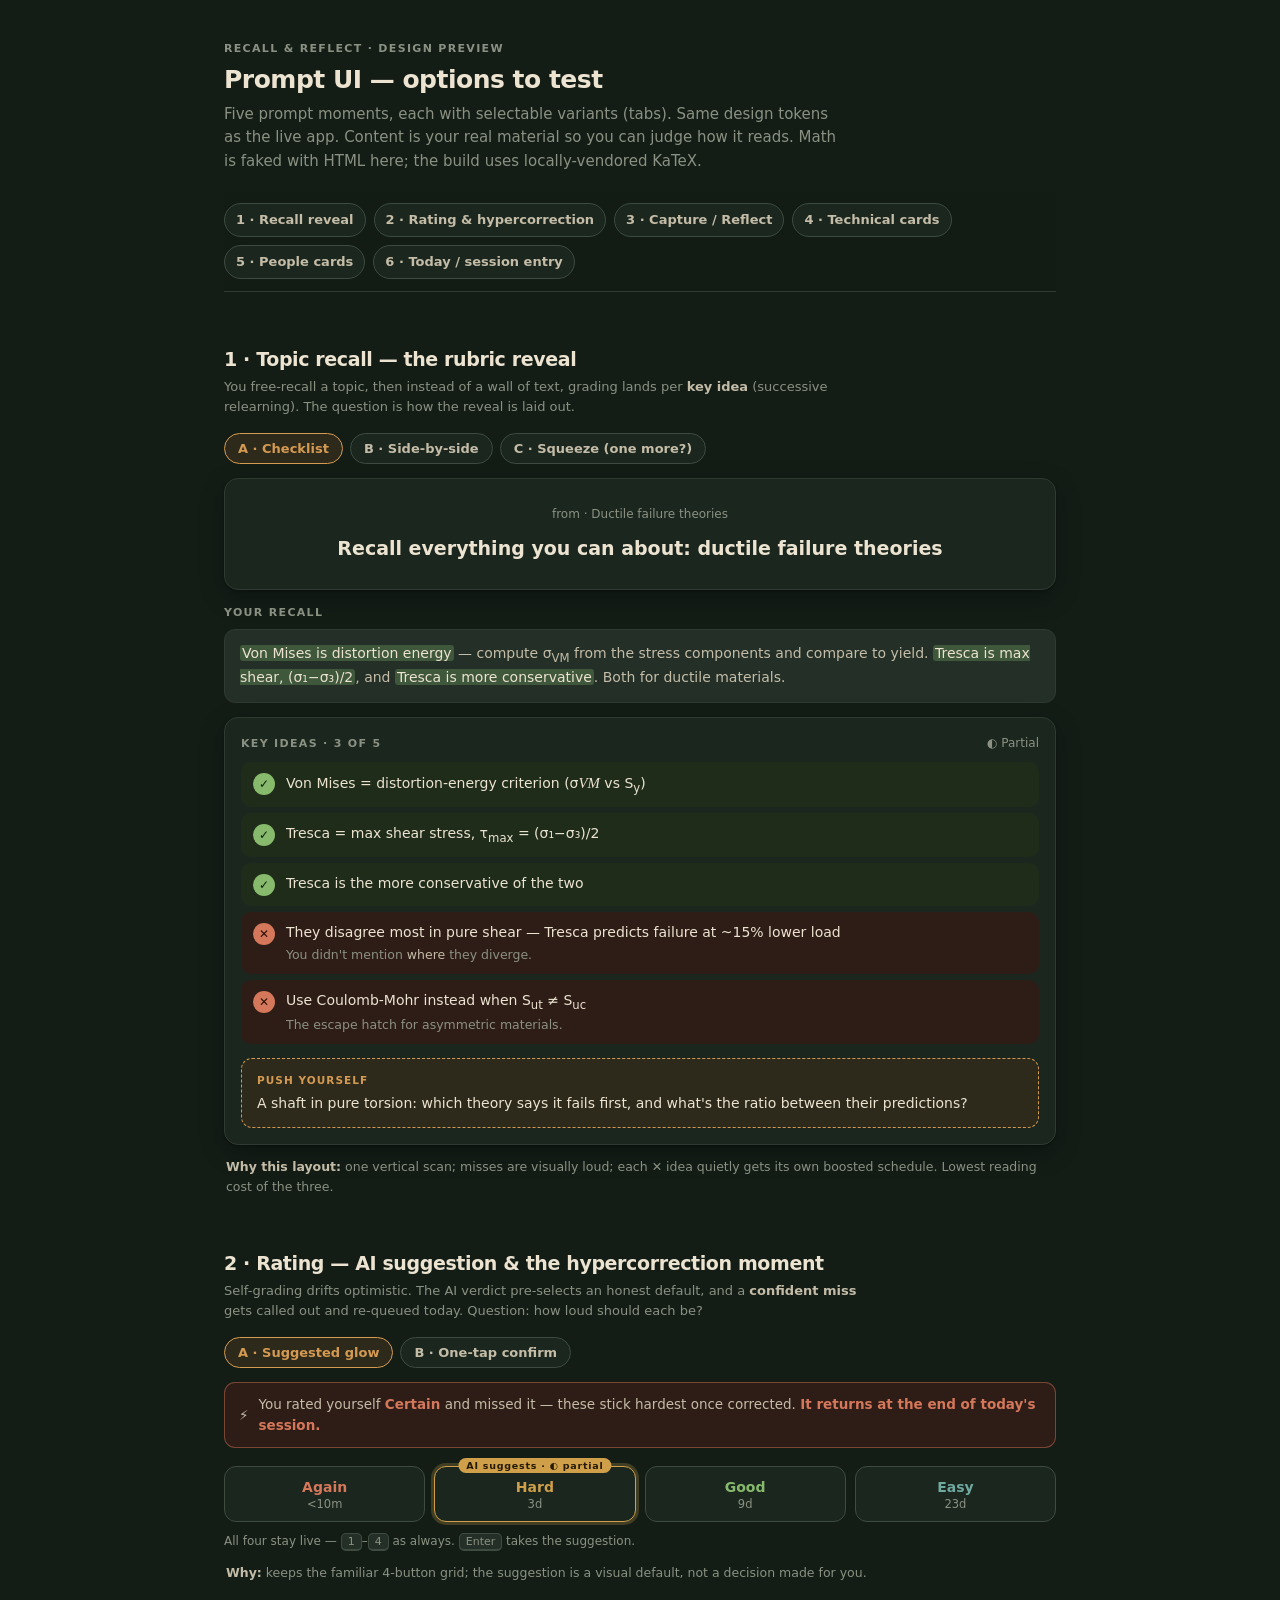
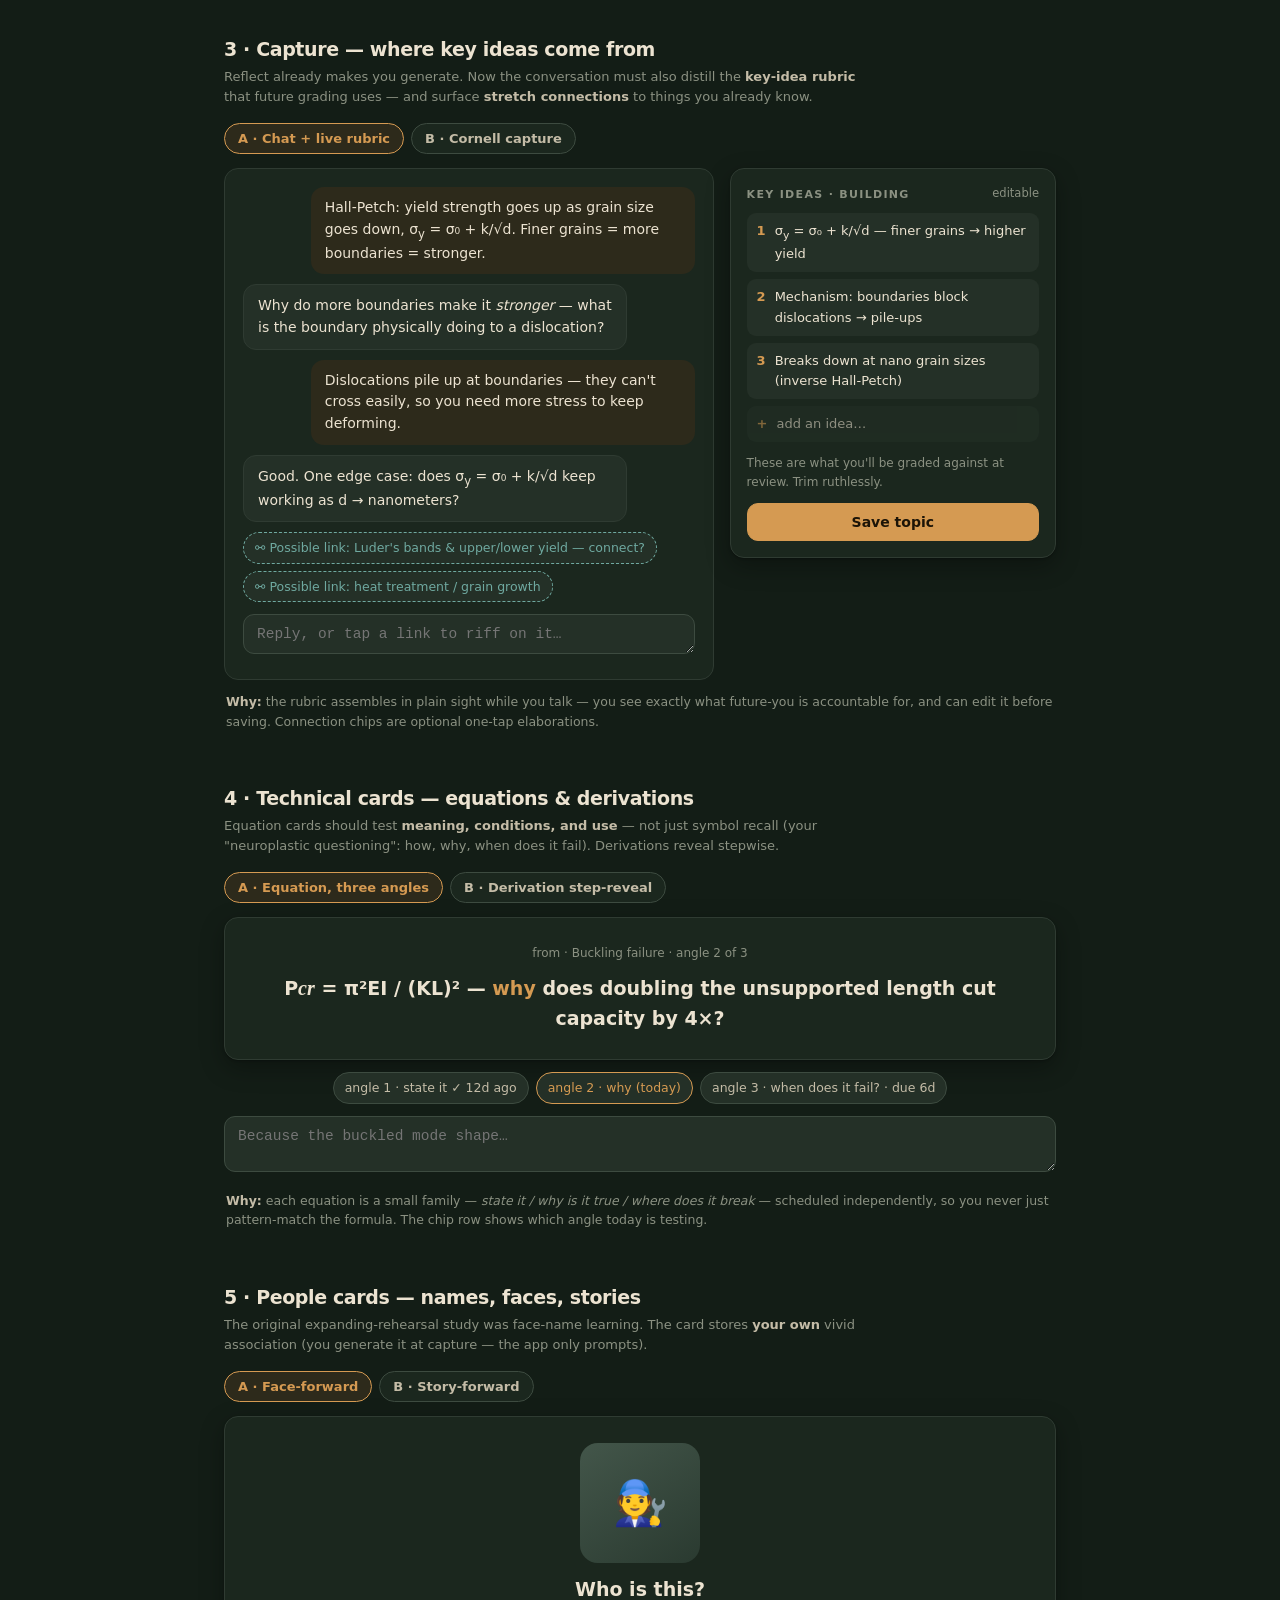
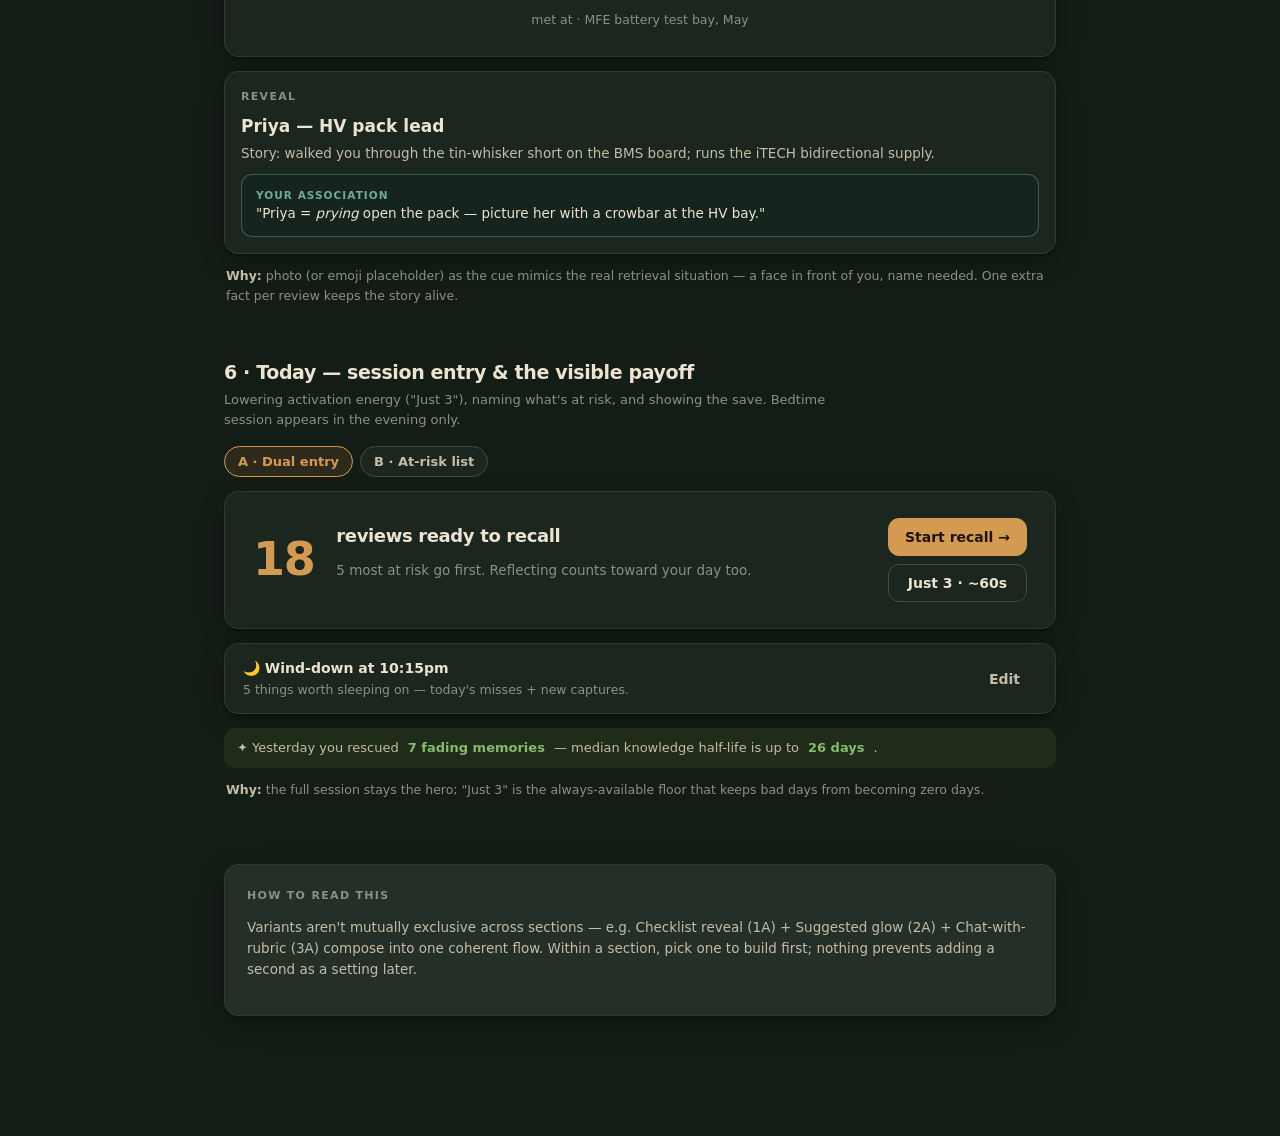
==== docs/mockups/prompt-ui.html @ 4baf8db5 "Add prompt UI mockups with selectable variants; defer mobile/PWA per decision https://claude.ai/code" ====
<!doctype html>
<html lang="en">
<head>
<meta charset="utf-8">
<meta name="viewport" content="width=device-width, initial-scale=1">
<title>Recall &amp; Reflect — Prompt UI mockups</title>
<style>
  :root {
    --accent:#d59a52; --accent-hover:#e4ab63; --accent-weak:#2d2a1b; --accent-text:#1c1407;
    --bg:#131d16; --surface:#1b271e; --surface-2:#243027; --border:#2f3b32; --border-strong:#3d4b40;
    --text:#ece3d1; --text-soft:#c4bca7; --muted:#8b9182;
    --good:#87ba6c; --good-weak:#1f2c1a; --hard:#cf9f49; --hard-weak:#2b2414;
    --again:#d4775a; --again-weak:#2e1d16; --easy:#6fa9a0; --easy-weak:#15241f;
    --radius:14px; --radius-sm:9px;
    --shadow:0 1px 2px rgba(0,0,0,.22), 0 8px 24px rgba(0,0,0,.30);
    --font:"Segoe UI Variable Display","Segoe UI",system-ui,-apple-system,"Inter",sans-serif;
  }
  * { box-sizing:border-box; }
  body { margin:0; font-family:var(--font); background:var(--bg); color:var(--text);
         font-size:15px; line-height:1.55; -webkit-font-smoothing:antialiased; }
  h1,h2,h3 { font-weight:640; letter-spacing:-.02em; margin:0; line-height:1.2; }
  .wrap { max-width:880px; margin:0 auto; padding:40px 24px 120px; }
  .muted { color:var(--muted); } .soft { color:var(--text-soft); }
  .eyebrow { font-size:11px; font-weight:700; letter-spacing:.12em; text-transform:uppercase; color:var(--muted); }
  .card { background:var(--surface); border:1px solid var(--border); border-radius:var(--radius);
          box-shadow:var(--shadow); padding:22px; }
  .row { display:flex; align-items:center; gap:12px; } .spread { justify-content:space-between; }

  /* page chrome */
  .pagehead { margin-bottom:14px; }
  .pagehead h1 { font-size:25px; }
  .pagehead p { color:var(--muted); margin:8px 0 0; max-width:620px; }
  .toc { position:sticky; top:0; z-index:10; background:color-mix(in srgb, var(--bg) 88%, transparent);
         backdrop-filter:blur(8px); padding:12px 0; margin:18px 0 34px; border-bottom:1px solid var(--border);
         display:flex; gap:8px; flex-wrap:wrap; }
  .toc a { color:var(--text-soft); text-decoration:none; font-size:13px; font-weight:560;
           padding:6px 11px; border:1px solid var(--border-strong); border-radius:99px; background:var(--surface); }
  .toc a:hover { color:var(--accent); border-color:var(--accent); }

  section { margin:56px 0; }
  .sec-head h2 { font-size:19px; }
  .sec-head .why { font-size:13px; color:var(--muted); margin:6px 0 0; max-width:640px; }
  .why b { color:var(--text-soft); font-weight:600; }

  /* variant tabs */
  .vtabs { display:flex; gap:7px; margin:16px 0 14px; flex-wrap:wrap; }
  .vtab { padding:7px 13px; border-radius:99px; border:1px solid var(--border-strong); background:var(--surface);
          color:var(--text-soft); font-weight:560; font-size:13px; cursor:pointer; font-family:inherit; }
  .vtab.on { background:var(--accent-weak); color:var(--accent); border-color:var(--accent); }
  .pane { display:none; } .pane.on { display:block; animation:rise .18s ease; }
  @keyframes rise { from{opacity:0; transform:translateY(5px)} to{opacity:1; transform:none} }
  .pane-note { font-size:12.5px; color:var(--muted); margin:12px 2px 0; }
  .pane-note b { color:var(--text-soft); }

  /* review primitives (mirrors app styles) */
  .q-card { background:var(--surface); border:1px solid var(--border); border-radius:var(--radius);
            box-shadow:var(--shadow); padding:26px 28px; text-align:center; }
  .q-card .src { font-size:12px; color:var(--muted); margin-bottom:10px; }
  .q-card .q { font-size:19px; font-weight:600; }
  .input { width:100%; background:var(--surface-2); border:1px solid var(--border-strong); color:var(--text);
           border-radius:11px; padding:11px 13px; font-size:14.5px; resize:vertical; }
  .btn { display:inline-flex; align-items:center; justify-content:center; gap:8px; padding:10px 16px;
         border-radius:11px; border:1px solid var(--border-strong); background:var(--surface); color:var(--text);
         font-weight:560; cursor:pointer; font-family:inherit; font-size:14px; }
  .btn-primary { background:var(--accent); border-color:var(--accent); color:var(--accent-text); }
  .btn-ghost { border-color:transparent; background:none; color:var(--text-soft); }
  .kbd { font-size:11px; border:1px solid var(--border-strong); border-bottom-width:2px; border-radius:5px;
         padding:1px 6px; color:var(--muted); background:var(--surface-2); }

  /* rubric rows */
  .idea { display:flex; gap:11px; align-items:flex-start; padding:10px 12px; border-radius:10px; }
  .idea + .idea { margin-top:6px; }
  .idea .mark { flex:none; width:22px; height:22px; border-radius:50%; display:grid; place-items:center;
                font-size:12px; font-weight:800; margin-top:1px; }
  .idea.hit   { background:var(--good-weak); }  .idea.hit .mark   { background:var(--good); color:#10210d; }
  .idea.part  { background:var(--hard-weak); }  .idea.part .mark  { background:var(--hard); color:#241a06; }
  .idea.miss  { background:var(--again-weak); } .idea.miss .mark  { background:var(--again); color:#2b0f06; }
  .idea .t { font-size:14px; } .idea .d { font-size:12.5px; color:var(--muted); margin-top:1px; }
  .idea .d em { color:var(--text-soft); font-style:normal; }

  .recall-quote { background:var(--surface-2); border:1px solid var(--border); border-radius:11px;
                  padding:13px 15px; font-size:14px; color:var(--text-soft); }
  .recall-quote mark { background:color-mix(in srgb, var(--good) 28%, transparent); color:var(--text);
                       border-radius:3px; padding:0 2px; }

  .poke { border:1px dashed var(--accent); border-radius:11px; padding:13px 15px; margin-top:14px;
          background:var(--accent-weak); }
  .poke .lbl { font-size:10.5px; font-weight:800; letter-spacing:.1em; color:var(--accent); text-transform:uppercase; }
  .poke .q { font-size:14px; margin-top:4px; }

  .hyper { display:flex; gap:10px; align-items:center; border-radius:11px; padding:11px 14px; margin-top:14px;
           background:var(--again-weak); border:1px solid color-mix(in srgb, var(--again) 45%, transparent);
           font-size:13.5px; color:var(--text-soft); }
  .hyper b { color:var(--again); }

  /* rate grid */
  .rate-grid { display:grid; grid-template-columns:repeat(4,1fr); gap:9px; margin-top:18px; }
  .rate-btn { position:relative; border-radius:12px; border:1px solid var(--border-strong); background:var(--surface);
              padding:12px 8px 10px; text-align:center; cursor:pointer; font-family:inherit; }
  .rate-btn .name { display:block; font-weight:640; font-size:14px; }
  .rate-btn .iv { display:block; font-size:11.5px; color:var(--muted); margin-top:2px; }
  .rate-btn .name.again{color:var(--again)} .rate-btn .name.hard{color:var(--hard)}
  .rate-btn .name.good{color:var(--good)} .rate-btn .name.easy{color:var(--easy)}
  .rate-btn.suggested { border-color:var(--hard); box-shadow:0 0 0 3px color-mix(in srgb, var(--hard) 25%, transparent); }
  .rate-btn .sug { position:absolute; top:-9px; left:50%; transform:translateX(-50%); white-space:nowrap;
                   font-size:9.5px; font-weight:800; letter-spacing:.08em; background:var(--hard); color:#241a06;
                   border-radius:99px; padding:2px 8px; }

  /* chat */
  .chat { background:var(--surface); border:1px solid var(--border); border-radius:var(--radius); padding:18px; }
  .msg { max-width:85%; padding:10px 14px; border-radius:13px; font-size:14px; margin-bottom:10px; }
  .msg.ai { background:var(--surface-2); border:1px solid var(--border); }
  .msg.user { background:var(--accent-weak); margin-left:auto; }
  .chip { display:inline-flex; align-items:center; gap:6px; font-size:12.5px; padding:5px 11px; border-radius:99px;
          border:1px solid var(--border-strong); color:var(--text-soft); background:var(--surface-2); cursor:pointer; }
  .chip.link { border-style:dashed; border-color:var(--easy); color:var(--easy); }

  .twocol { display:grid; grid-template-columns:1.5fr 1fr; gap:16px; align-items:start; }
  @media (max-width:760px){ .twocol{grid-template-columns:1fr} .rate-grid{grid-template-columns:repeat(2,1fr)} }

  .panel-list .pi { display:flex; gap:9px; align-items:flex-start; padding:8px 10px; border-radius:9px;
                    background:var(--surface-2); font-size:13px; }
  .panel-list .pi + .pi { margin-top:7px; }
  .panel-list .pi .h { color:var(--accent); font-weight:700; flex:none; }

  /* cornell */
  .cornell { display:grid; grid-template-columns:200px 1fr; border:1px solid var(--border-strong);
             border-radius:var(--radius); overflow:hidden; }
  .cornell .cue { background:var(--surface-2); border-right:1px solid var(--border-strong); padding:14px; }
  .cornell .notes { padding:14px 16px; background:var(--surface); min-height:230px; }
  .cornell .summary { grid-column:1 / -1; border-top:1px solid var(--border-strong);
                      background:var(--accent-weak); padding:12px 16px; font-size:13.5px; }
  .cue .ci { font-size:12.5px; color:var(--accent); padding:5px 0; border-bottom:1px dashed var(--border-strong); }

  /* steps */
  .step { display:flex; gap:12px; padding:11px 13px; border-radius:10px; background:var(--surface-2);
          border:1px solid var(--border); font-size:14px; }
  .step + .step { margin-top:8px; }
  .step .n { flex:none; width:20px; height:20px; border-radius:50%; background:var(--accent-weak);
             color:var(--accent); display:grid; place-items:center; font-size:11px; font-weight:800; }
  .step.veiled { color:transparent; text-shadow:0 0 14px rgba(236,227,209,.55); user-select:none; }
  .step.veiled .n { color:var(--accent); text-shadow:none; }

  .math { font-family:"Cambria Math",Georgia,serif; font-style:italic; font-size:1.06em; }
  .math sub,.math sup { font-size:.72em; }

  /* people */
  .face { width:120px; height:120px; border-radius:18px; background:linear-gradient(145deg,#43564a,#2a3a30);
          display:grid; place-items:center; font-size:44px; margin:0 auto 12px; }
  .assoc { border-radius:11px; padding:12px 14px; background:var(--easy-weak);
           border:1px solid color-mix(in srgb, var(--easy) 40%, transparent); font-size:13.5px; }
  .assoc .lbl { font-size:10.5px; font-weight:800; letter-spacing:.1em; color:var(--easy); text-transform:uppercase; }

  /* today */
  .hero { display:flex; align-items:center; gap:22px; background:var(--surface); border:1px solid var(--border);
          border-radius:var(--radius); box-shadow:var(--shadow); padding:26px 28px; }
  .hero .big { font-size:46px; font-weight:740; letter-spacing:-.03em; color:var(--accent); }
  .hero .lead { flex:1; } .hero h3 { font-size:18px; }
  .risk-item { display:flex; align-items:center; gap:10px; padding:9px 12px; border-radius:10px;
               background:var(--surface-2); font-size:13.5px; }
  .risk-item + .risk-item { margin-top:7px; }
  .gauge { flex:none; width:54px; height:6px; border-radius:3px; background:var(--border-strong); overflow:hidden; }
  .gauge i { display:block; height:100%; background:var(--again); }
  .save-line { display:flex; gap:9px; align-items:center; margin-top:14px; padding:10px 13px; border-radius:10px;
               background:var(--good-weak); font-size:13px; color:var(--text-soft); }
  .save-line b { color:var(--good); }
</style>
</head>
<body>
<div class="wrap">

  <div class="pagehead">
    <div class="eyebrow">Recall &amp; Reflect · design preview</div>
    <h1 style="margin-top:8px">Prompt UI — options to test</h1>
    <p>Five prompt moments, each with selectable variants (tabs). Same design tokens as the live app.
       Content is your real material so you can judge how it reads. Math is faked with HTML here;
       the build uses locally-vendored KaTeX.</p>
  </div>

  <nav class="toc">
    <a href="#s1">1 · Recall reveal</a>
    <a href="#s2">2 · Rating &amp; hypercorrection</a>
    <a href="#s3">3 · Capture / Reflect</a>
    <a href="#s4">4 · Technical cards</a>
    <a href="#s5">5 · People cards</a>
    <a href="#s6">6 · Today / session entry</a>
  </nav>

  <!-- ============ 1 · RECALL REVEAL ============ -->
  <section id="s1">
    <div class="sec-head">
      <h2>1 · Topic recall — the rubric reveal</h2>
      <p class="why">You free-recall a topic, then instead of a wall of text, grading lands per <b>key idea</b>
         (successive relearning). The question is how the reveal is laid out.</p>
    </div>

    <div class="vtabs" data-group="g1">
      <button class="vtab on" data-pane="g1-a">A · Checklist</button>
      <button class="vtab" data-pane="g1-b">B · Side-by-side</button>
      <button class="vtab" data-pane="g1-c">C · Squeeze (one more?)</button>
    </div>

    <!-- A: checklist -->
    <div class="pane on" id="g1-a">
      <div class="q-card">
        <div class="src">from · Ductile failure theories</div>
        <div class="q">Recall everything you can about: ductile failure theories</div>
      </div>
      <div style="margin-top:14px">
        <div class="eyebrow" style="margin-bottom:8px">Your recall</div>
        <div class="recall-quote">
          <mark>Von Mises is distortion energy</mark> — compute σ<sub>VM</sub> from the stress components and compare to yield.
          <mark>Tresca is max shear, (σ₁−σ₃)/2</mark>, and <mark>Tresca is more conservative</mark>. Both for ductile materials.
        </div>
      </div>
      <div class="card" style="margin-top:14px; padding:16px">
        <div class="row spread" style="margin-bottom:10px">
          <div class="eyebrow">Key ideas · 3 of 5</div>
          <span class="muted" style="font-size:12px">◐ Partial</span>
        </div>
        <div class="idea hit"><span class="mark">✓</span><div><div class="t">Von Mises = distortion-energy criterion (σ<span class="math">VM</span> vs S<sub>y</sub>)</div></div></div>
        <div class="idea hit"><span class="mark">✓</span><div><div class="t">Tresca = max shear stress, τ<sub>max</sub> = (σ₁−σ₃)/2</div></div></div>
        <div class="idea hit"><span class="mark">✓</span><div><div class="t">Tresca is the more conservative of the two</div></div></div>
        <div class="idea miss"><span class="mark">✕</span><div><div class="t">They disagree most in pure shear — Tresca predicts failure at ~15% lower load</div>
          <div class="d">You didn't mention <em>where</em> they diverge.</div></div></div>
        <div class="idea miss"><span class="mark">✕</span><div><div class="t">Use Coulomb-Mohr instead when S<sub>ut</sub> ≠ S<sub>uc</sub></div>
          <div class="d">The escape hatch for asymmetric materials.</div></div></div>
        <div class="poke">
          <div class="lbl">Push yourself</div>
          <div class="q">A shaft in pure torsion: which theory says it fails first, and what's the ratio between their predictions?</div>
        </div>
      </div>
      <p class="pane-note"><b>Why this layout:</b> one vertical scan; misses are visually loud; each ✕ idea quietly gets its
         own boosted schedule. Lowest reading cost of the three.</p>
    </div>

    <!-- B: side-by-side -->
    <div class="pane" id="g1-b">
      <div class="q-card">
        <div class="src">from · Ductile failure theories</div>
        <div class="q">Recall everything you can about: ductile failure theories</div>
      </div>
      <div class="twocol" style="margin-top:14px">
        <div class="card" style="padding:16px">
          <div class="eyebrow" style="margin-bottom:8px">Your recall</div>
          <div class="recall-quote" style="border:none; background:none; padding:0">
            <mark>Von Mises is distortion energy</mark> — compute σ<sub>VM</sub> from the stress components and
            compare to yield. <mark>Tresca is max shear, (σ₁−σ₃)/2</mark>, and <mark>Tresca is more
            conservative</mark>. Both for ductile materials.
          </div>
          <div class="muted" style="font-size:12px; margin-top:10px">Highlights = matched to an idea →</div>
        </div>
        <div class="card" style="padding:16px">
          <div class="eyebrow" style="margin-bottom:8px">Key ideas</div>
          <div class="idea hit" style="padding:7px 9px"><span class="mark">✓</span><div class="t" style="font-size:13px">Von Mises = distortion energy</div></div>
          <div class="idea hit" style="padding:7px 9px"><span class="mark">✓</span><div class="t" style="font-size:13px">Tresca: (σ₁−σ₃)/2</div></div>
          <div class="idea hit" style="padding:7px 9px"><span class="mark">✓</span><div class="t" style="font-size:13px">Tresca more conservative</div></div>
          <div class="idea miss" style="padding:7px 9px"><span class="mark">✕</span><div class="t" style="font-size:13px">Pure shear = max disagreement (~15%)</div></div>
          <div class="idea miss" style="padding:7px 9px"><span class="mark">✕</span><div class="t" style="font-size:13px">Coulomb-Mohr when S<sub>ut</sub> ≠ S<sub>uc</sub></div></div>
        </div>
      </div>
      <p class="pane-note"><b>Why this layout:</b> your words stay on screen next to the rubric — strongest for
         calibration ("what did I <i>actually</i> say?"), at the cost of more screen and shorter idea text.</p>
    </div>

    <!-- C: squeeze -->
    <div class="pane" id="g1-c">
      <div class="q-card">
        <div class="src">from · Ductile failure theories</div>
        <div class="q">Recall everything you can about: ductile failure theories</div>
      </div>
      <div class="card" style="margin-top:14px; padding:16px">
        <div class="idea hit"><span class="mark">✓</span><div class="t">Von Mises = distortion energy — got it</div></div>
        <div class="idea hit"><span class="mark">✓</span><div class="t">Tresca = (σ₁−σ₃)/2, more conservative — got it</div></div>
        <div style="border-top:1px dashed var(--border-strong); margin:12px 0"></div>
        <div class="msg ai" style="max-width:100%">There are <b>2 more ideas</b> in this topic. Before I show them —
          anything else you can dig up? <span class="muted">(Where do the two theories disagree most?)</span></div>
        <textarea class="input" rows="2" placeholder="One more push… or reveal."></textarea>
        <div class="row" style="justify-content:flex-end; gap:9px; margin-top:10px">
          <button class="btn btn-ghost">Reveal the rest · <span class="kbd">Space</span></button>
          <button class="btn btn-primary">Submit</button>
        </div>
      </div>
      <p class="pane-note"><b>Why this layout:</b> a second retrieval attempt with a category cue before reveal —
         the most retrieval per session (effortful-retrieval research), but adds a step to every topic card.
         Could be reserved for cards you marked <i>Certain</i>.</p>
    </div>
  </section>

  <!-- ============ 2 · RATING ============ -->
  <section id="s2">
    <div class="sec-head">
      <h2>2 · Rating — AI suggestion &amp; the hypercorrection moment</h2>
      <p class="why">Self-grading drifts optimistic. The AI verdict pre-selects an honest default, and a
         <b>confident miss</b> gets called out and re-queued today. Question: how loud should each be?</p>
    </div>

    <div class="vtabs" data-group="g2">
      <button class="vtab on" data-pane="g2-a">A · Suggested glow</button>
      <button class="vtab" data-pane="g2-b">B · One-tap confirm</button>
    </div>

    <div class="pane on" id="g2-a">
      <div class="hyper">⚡ <div>You rated yourself <b>Certain</b> and missed it — these stick hardest once corrected.
        <b>It returns at the end of today's session.</b></div></div>
      <div class="rate-grid">
        <button class="rate-btn"><span class="name again">Again</span><span class="iv">&lt;10m</span></button>
        <button class="rate-btn suggested"><span class="sug">AI suggests · ◐ partial</span><span class="name hard">Hard</span><span class="iv">3d</span></button>
        <button class="rate-btn"><span class="name good">Good</span><span class="iv">9d</span></button>
        <button class="rate-btn"><span class="name easy">Easy</span><span class="iv">23d</span></button>
      </div>
      <div class="muted center" style="font-size:12px; margin-top:10px">All four stay live — <span class="kbd">1</span>–<span class="kbd">4</span> as always. <span class="kbd">Enter</span> takes the suggestion.</div>
      <p class="pane-note"><b>Why:</b> keeps the familiar 4-button grid; the suggestion is a visual default, not a decision made for you.</p>
    </div>

    <div class="pane" id="g2-b">
      <div class="hyper">⚡ <div>Confident miss — <b>back at the end of today's session.</b></div></div>
      <div class="card" style="margin-top:12px; padding:16px; text-align:center">
        <div class="muted" style="font-size:12.5px; margin-bottom:10px">Recall was <b style="color:var(--hard)">◐ partial</b> → scheduling as</div>
        <button class="btn btn-primary" style="min-width:200px; background:var(--hard); border-color:var(--hard)">Hard · next in 3d &nbsp;<span class="kbd" style="background:none; color:#241a06; border-color:#241a06">Enter</span></button>
        <div class="row" style="justify-content:center; gap:8px; margin-top:12px">
          <button class="btn btn-ghost" style="font-size:12.5px">Again <span class="kbd">1</span></button>
          <button class="btn btn-ghost" style="font-size:12.5px">Good <span class="kbd">3</span></button>
          <button class="btn btn-ghost" style="font-size:12.5px">Easy <span class="kbd">4</span></button>
        </div>
      </div>
      <p class="pane-note"><b>Why:</b> one keystroke per card when you agree with the AI — fastest sessions,
         strongest anti-drift. Overrides demoted to ghost buttons. Riskier: you may rubber-stamp the model.</p>
    </div>
  </section>

  <!-- ============ 3 · CAPTURE ============ -->
  <section id="s3">
    <div class="sec-head">
      <h2>3 · Capture — where key ideas come from</h2>
      <p class="why">Reflect already makes you generate. Now the conversation must also distill the
         <b>key-idea rubric</b> that future grading uses — and surface <b>stretch connections</b> to things you already know.</p>
    </div>

    <div class="vtabs" data-group="g3">
      <button class="vtab on" data-pane="g3-a">A · Chat + live rubric</button>
      <button class="vtab" data-pane="g3-b">B · Cornell capture</button>
    </div>

    <!-- A -->
    <div class="pane on" id="g3-a">
      <div class="twocol">
        <div class="chat">
          <div class="msg user">Hall-Petch: yield strength goes up as grain size goes down, σ<sub>y</sub> = σ₀ + k/√d. Finer grains = more boundaries = stronger.</div>
          <div class="msg ai">Why do more boundaries make it <i>stronger</i> — what is the boundary physically doing to a dislocation?</div>
          <div class="msg user">Dislocations pile up at boundaries — they can't cross easily, so you need more stress to keep deforming.</div>
          <div class="msg ai">Good. One edge case: does σ<sub>y</sub> = σ₀ + k/√d keep working as d → nanometers?</div>
          <div class="row" style="gap:7px; margin-top:6px; flex-wrap:wrap">
            <span class="chip link">⚯ Possible link: Luder's bands &amp; upper/lower yield — connect?</span>
            <span class="chip link">⚯ Possible link: heat treatment / grain growth</span>
          </div>
          <textarea class="input" rows="1" style="margin-top:12px" placeholder="Reply, or tap a link to riff on it…"></textarea>
        </div>
        <div class="card" style="padding:16px">
          <div class="row spread" style="margin-bottom:10px">
            <div class="eyebrow">Key ideas · building</div><span class="muted" style="font-size:11.5px">editable</span>
          </div>
          <div class="panel-list">
            <div class="pi"><span class="h">1</span><span>σ<sub>y</sub> = σ₀ + k/√d — finer grains → higher yield</span></div>
            <div class="pi"><span class="h">2</span><span>Mechanism: boundaries block dislocations → pile-ups</span></div>
            <div class="pi"><span class="h">3</span><span>Breaks down at nano grain sizes (inverse Hall-Petch)</span></div>
            <div class="pi" style="opacity:.55"><span class="h">+</span><span>add an idea…</span></div>
          </div>
          <div class="muted" style="font-size:12px; margin-top:12px">These are what you'll be graded against at review. Trim ruthlessly.</div>
          <button class="btn btn-primary" style="width:100%; margin-top:12px">Save topic</button>
        </div>
      </div>
      <p class="pane-note"><b>Why:</b> the rubric assembles in plain sight while you talk — you see exactly what
         future-you is accountable for, and can edit it before saving. Connection chips are optional one-tap elaborations.</p>
    </div>

    <!-- B -->
    <div class="pane" id="g3-b">
      <div class="cornell">
        <div class="cue">
          <div class="eyebrow" style="margin-bottom:8px">Cues → cards</div>
          <div class="ci">Hall-Petch equation?</div>
          <div class="ci">Why do boundaries strengthen?</div>
          <div class="ci">When does it break down?</div>
          <div class="ci" style="opacity:.5">+ cue…</div>
        </div>
        <div class="notes">
          <div class="eyebrow" style="margin-bottom:8px">Notes</div>
          <p class="soft" style="font-size:14px">σ<sub>y</sub> = σ₀ + k/√d. Finer grains → more grain boundary area →
          dislocations pile up at boundaries and need more stress to transmit slip into the next grain.
          At nanocrystalline sizes the trend inverts (boundary sliding takes over)…</p>
        </div>
        <div class="summary"><b style="color:var(--accent)">Summary (your gist — becomes the recall reference):</b>
          <span class="soft">Smaller grains strengthen metals because boundaries block dislocation motion; σ₀ + k/√d, until nano scales invert it.</span></div>
      </div>
      <p class="pane-note"><b>Why:</b> literal Cornell method — notes pane, cue column (each cue auto-drafts a card),
         summary row (your one-sentence gist becomes the free-recall reference). More structure, less conversation;
         the AI fills the cue column instead of chatting. Best when you're transcribing from a textbook rather than thinking aloud.</p>
    </div>
  </section>

  <!-- ============ 4 · TECHNICAL ============ -->
  <section id="s4">
    <div class="sec-head">
      <h2>4 · Technical cards — equations &amp; derivations</h2>
      <p class="why">Equation cards should test <b>meaning, conditions, and use</b> — not just symbol recall
         (your "neuroplastic questioning": how, why, when does it fail). Derivations reveal stepwise.</p>
    </div>

    <div class="vtabs" data-group="g4">
      <button class="vtab on" data-pane="g4-a">A · Equation, three angles</button>
      <button class="vtab" data-pane="g4-b">B · Derivation step-reveal</button>
    </div>

    <div class="pane on" id="g4-a">
      <div class="q-card">
        <div class="src">from · Buckling failure · angle 2 of 3</div>
        <div class="q">P<span class="math">cr</span> = π²EI / (KL)² — <span style="color:var(--accent)">why</span> does doubling the unsupported length cut capacity by 4×?</div>
      </div>
      <div class="row" style="gap:7px; margin-top:12px; justify-content:center; flex-wrap:wrap">
        <span class="chip">angle 1 · state it ✓ 12d ago</span>
        <span class="chip" style="border-color:var(--accent); color:var(--accent)">angle 2 · why (today)</span>
        <span class="chip">angle 3 · when does it fail? · due 6d</span>
      </div>
      <textarea class="input" rows="2" style="margin-top:12px" placeholder="Because the buckled mode shape…"></textarea>
      <p class="pane-note"><b>Why:</b> each equation is a small family — <i>state it / why is it true / where does it
         break</i> — scheduled independently, so you never just pattern-match the formula. The chip row shows which angle
         today is testing.</p>
    </div>

    <div class="pane" id="g4-b">
      <div class="q-card">
        <div class="src">from · Transient heat transfer</div>
        <div class="q">Derive the lumped-capacitance response T(t) — step through it</div>
      </div>
      <div class="card" style="margin-top:14px; padding:16px">
        <div class="step"><span class="n">1</span><span>Check Bi = hL<sub>c</sub>/k ≪ 0.1 → temperature ~uniform in body</span></div>
        <div class="step"><span class="n">2</span><span>Energy balance: ρVc · dT/dt = −hA(T − T<sub>∞</sub>)</span></div>
        <div class="step veiled"><span class="n">3</span><span>Substitute θ = T − T∞, separate variables, integrate</span></div>
        <div class="step veiled"><span class="n">4</span><span>θ/θi = exp(−hA t / ρVc) = exp(−bt)</span></div>
        <div class="row" style="justify-content:center; margin-top:14px; gap:10px">
          <button class="btn btn-primary">What comes next? — reveal step 3 · <span class="kbd">Space</span></button>
          <button class="btn btn-ghost">I'm stuck — hint</button>
        </div>
      </div>
      <p class="pane-note"><b>Why:</b> every veiled step is a retrieval attempt ("what comes next?"), not a re-read.
         Misses on a step mark that step for drilling. Works for derivations, procedures (HPPC test sequence),
         and process chains (sand-casting defects diagnosis).</p>
    </div>
  </section>

  <!-- ============ 5 · PEOPLE ============ -->
  <section id="s5">
    <div class="sec-head">
      <h2>5 · People cards — names, faces, stories</h2>
      <p class="why">The original expanding-rehearsal study was face-name learning. The card stores <b>your own</b>
         vivid association (you generate it at capture — the app only prompts).</p>
    </div>

    <div class="vtabs" data-group="g5">
      <button class="vtab on" data-pane="g5-a">A · Face-forward</button>
      <button class="vtab" data-pane="g5-b">B · Story-forward</button>
    </div>

    <div class="pane on" id="g5-a">
      <div class="q-card">
        <div class="face">🧑‍🔧</div>
        <div class="q">Who is this?</div>
        <div class="muted" style="font-size:12.5px; margin-top:6px">met at · MFE battery test bay, May</div>
      </div>
      <div class="card" style="margin-top:14px; padding:16px">
        <div class="eyebrow" style="margin-bottom:8px">Reveal</div>
        <div style="font-size:17px; font-weight:640">Priya — HV pack lead</div>
        <div class="soft" style="font-size:13.5px; margin-top:4px">Story: walked you through the tin-whisker short on the BMS board; runs the iTECH bidirectional supply.</div>
        <div class="assoc" style="margin-top:10px"><div class="lbl">Your association</div>
          "Priya = <i>prying</i> open the pack — picture her with a crowbar at the HV bay."</div>
      </div>
      <p class="pane-note"><b>Why:</b> photo (or emoji placeholder) as the cue mimics the real retrieval situation —
         a face in front of you, name needed. One extra fact per review keeps the story alive.</p>
    </div>

    <div class="pane" id="g5-b">
      <div class="q-card">
        <div class="src">people · MFE</div>
        <div class="q">HV pack lead. Tin-whisker short on the BMS board. Runs the iTECH supply.<br>
          <span style="color:var(--accent)">Name — and your association?</span></div>
      </div>
      <textarea class="input" rows="2" style="margin-top:12px" placeholder="Name + the image you built…"></textarea>
      <p class="pane-note"><b>Why:</b> story → name is the harder direction and trains the introduction-to-memory
         pathway you actually use mid-conversation ("I know what we talked about… who <i>is</i> she?").
         Best as the <i>second</i> card of each person, face-forward being the first.</p>
    </div>
  </section>

  <!-- ============ 6 · TODAY ============ -->
  <section id="s6">
    <div class="sec-head">
      <h2>6 · Today — session entry &amp; the visible payoff</h2>
      <p class="why">Lowering activation energy ("Just 3"), naming what's at risk, and showing the save.
         Bedtime session appears in the evening only.</p>
    </div>

    <div class="vtabs" data-group="g6">
      <button class="vtab on" data-pane="g6-a">A · Dual entry</button>
      <button class="vtab" data-pane="g6-b">B · At-risk list</button>
    </div>

    <div class="pane on" id="g6-a">
      <div class="hero">
        <div class="big">18</div>
        <div class="lead">
          <h3>reviews ready to recall</h3>
          <p class="muted" style="font-size:13.5px">5 most at risk go first. Reflecting counts toward your day too.</p>
        </div>
        <div style="display:flex; flex-direction:column; gap:8px">
          <button class="btn btn-primary">Start recall →</button>
          <button class="btn">Just 3 · ~60s</button>
        </div>
      </div>
      <div class="card" style="margin-top:14px; padding:14px 18px">
        <div class="row spread">
          <div><div style="font-weight:580; font-size:14px">🌙 Wind-down at 10:15pm</div>
            <div class="muted" style="font-size:12.5px">5 things worth sleeping on — today's misses + new captures.</div></div>
          <button class="btn btn-ghost">Edit</button>
        </div>
      </div>
      <div class="save-line">✦ Yesterday you rescued <b>7 fading memories</b> — median knowledge half-life is up to <b>26 days</b>.</div>
      <p class="pane-note"><b>Why:</b> the full session stays the hero; "Just 3" is the always-available floor that
         keeps bad days from becoming zero days.</p>
    </div>

    <div class="pane" id="g6-b">
      <div class="card" style="padding:18px">
        <div class="row spread" style="margin-bottom:12px">
          <div class="eyebrow">About to slip</div>
          <span class="muted" style="font-size:12px">retrievability now</span>
        </div>
        <div class="risk-item"><div class="gauge"><i style="width:38%"></i></div> Mohr's circle sign convention <span class="muted" style="margin-left:auto">~38%</span></div>
        <div class="risk-item"><div class="gauge"><i style="width:52%"></i></div> σ<sub>hoop</sub> = Pr/t — thin-wall condition <span class="muted" style="margin-left:auto">~52%</span></div>
        <div class="risk-item"><div class="gauge"><i style="width:61%; background:var(--hard)"></i></div> Priya — HV pack lead <span class="muted" style="margin-left:auto">~61%</span></div>
        <div class="row" style="justify-content:space-between; margin-top:14px">
          <span class="muted" style="font-size:12.5px">+15 more due today</span>
          <button class="btn btn-primary">Rescue these 3 first →</button>
        </div>
      </div>
      <p class="pane-note"><b>Why:</b> names the stakes per memory — "Mohr's circle is at 38%" is a far stronger pull
         than "18 due." Costs more visual budget and shows scarier numbers on bad weeks.</p>
    </div>
  </section>

  <div class="card" style="margin-top:64px; background:var(--surface-2)">
    <div class="eyebrow" style="margin-bottom:8px">How to read this</div>
    <p class="soft" style="font-size:13.5px">Variants aren't mutually exclusive across sections — e.g. Checklist reveal (1A)
    + Suggested glow (2A) + Chat-with-rubric (3A) compose into one coherent flow. Within a section, pick one to build first;
    nothing prevents adding a second as a setting later.</p>
  </div>

</div>
<script>
  document.querySelectorAll('.vtabs').forEach(tabs => {
    tabs.querySelectorAll('.vtab').forEach(btn => {
      btn.addEventListener('click', () => {
        tabs.querySelectorAll('.vtab').forEach(b => b.classList.toggle('on', b === btn));
        const section = tabs.parentElement;
        section.querySelectorAll('.pane').forEach(p =>
          p.classList.toggle('on', p.id === btn.dataset.pane));
      });
    });
  });
</script>
</body>
</html>
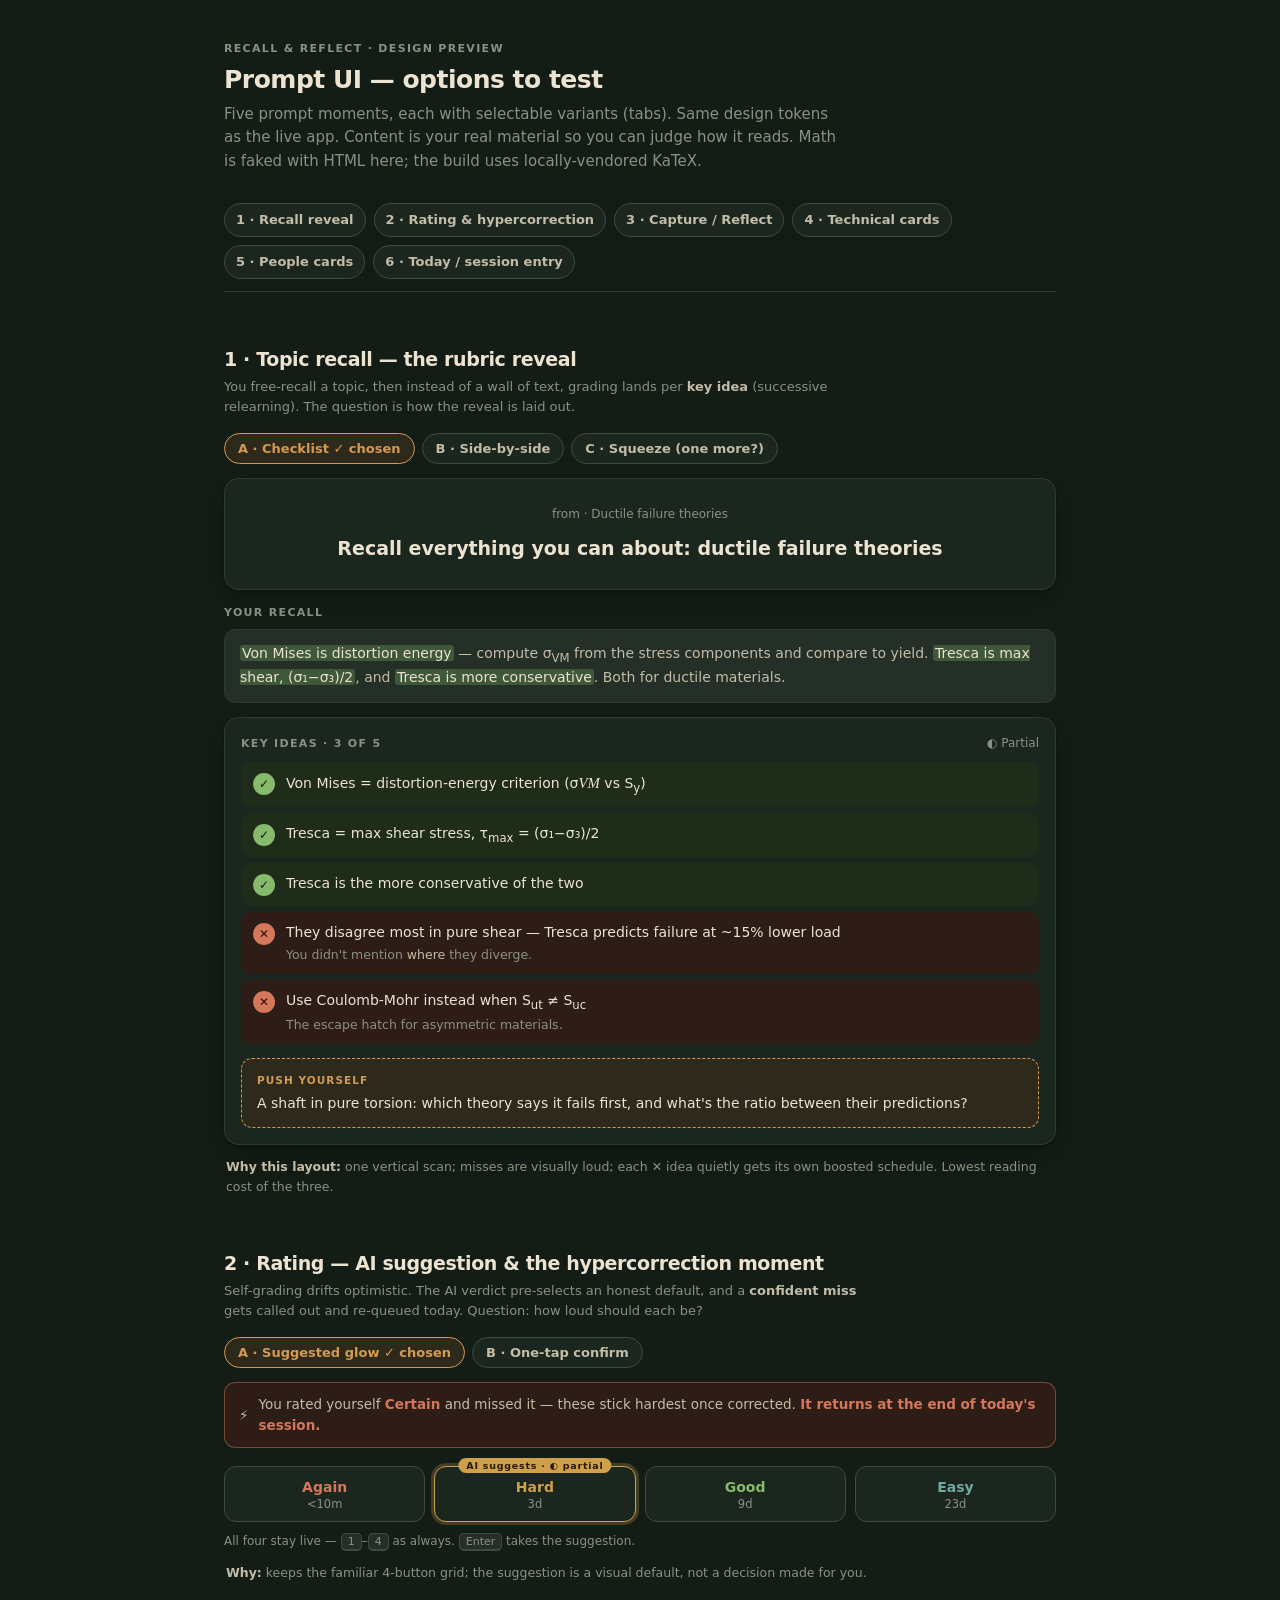
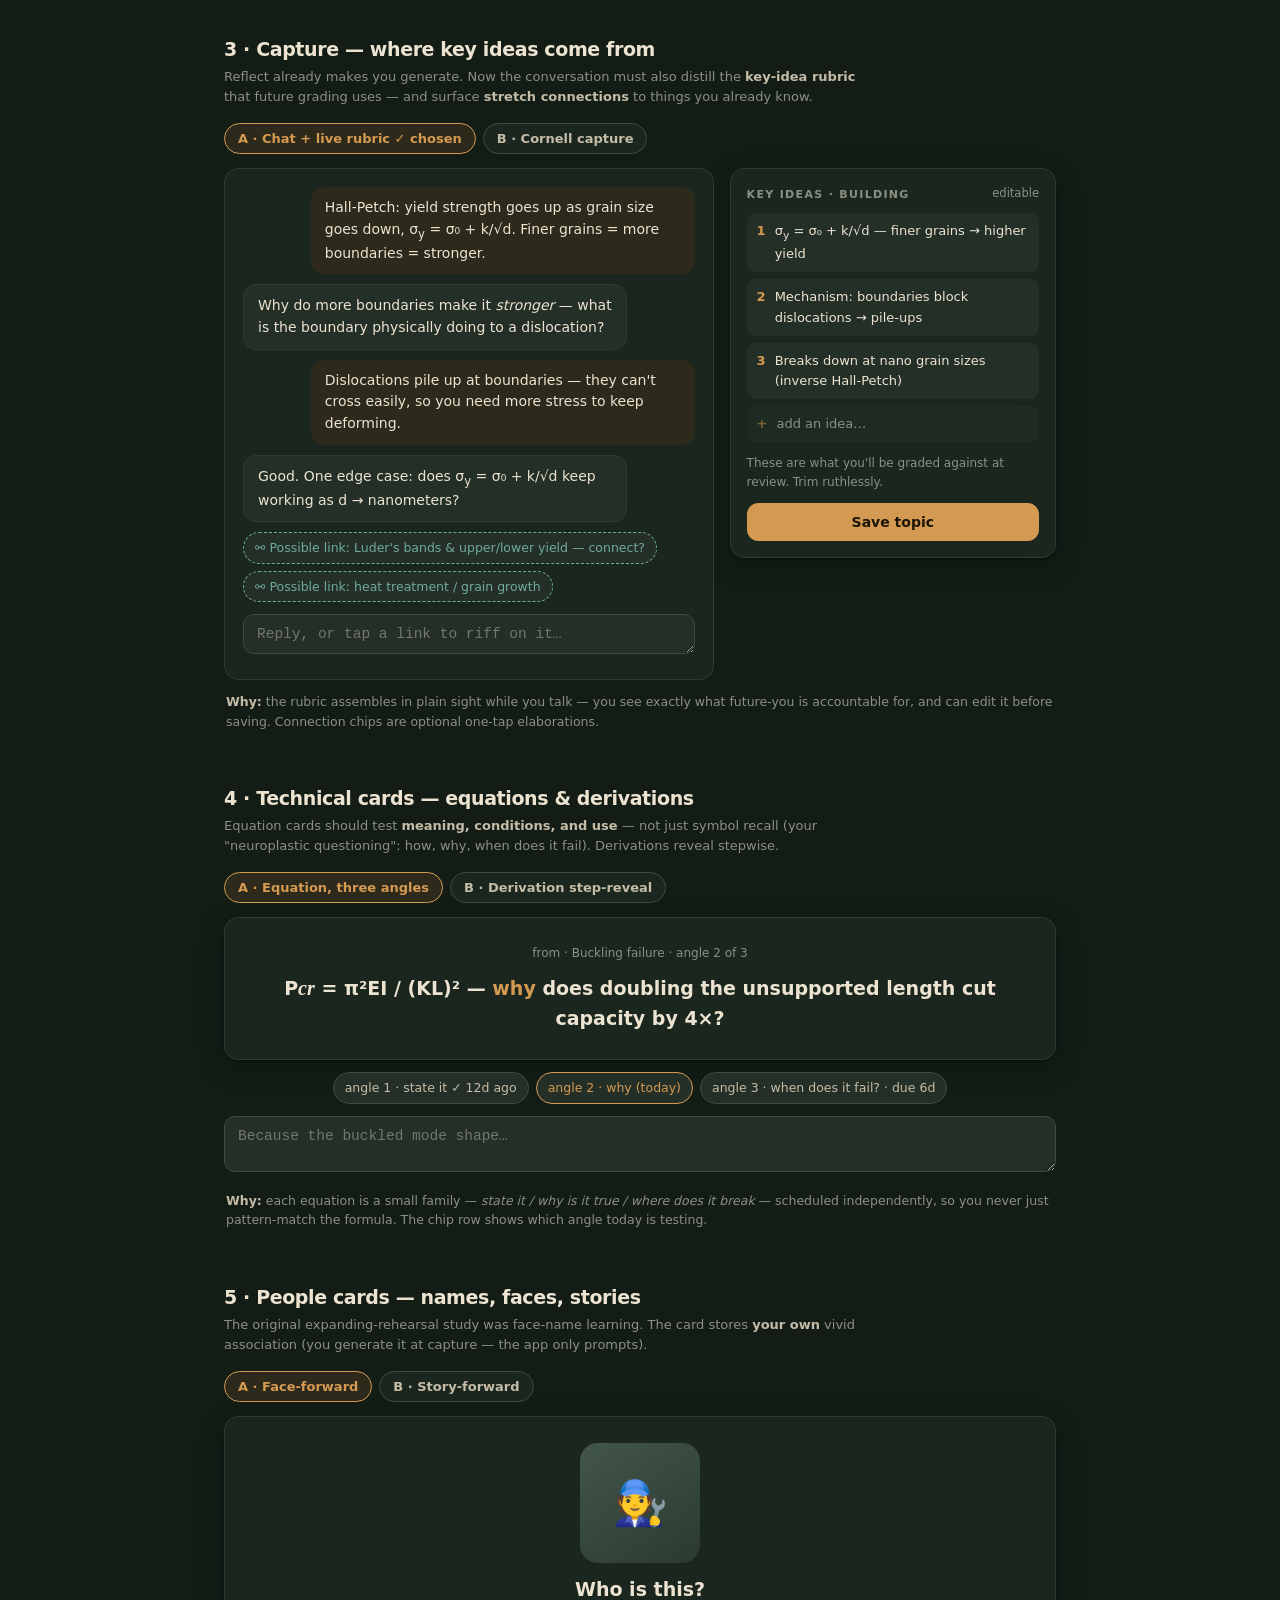
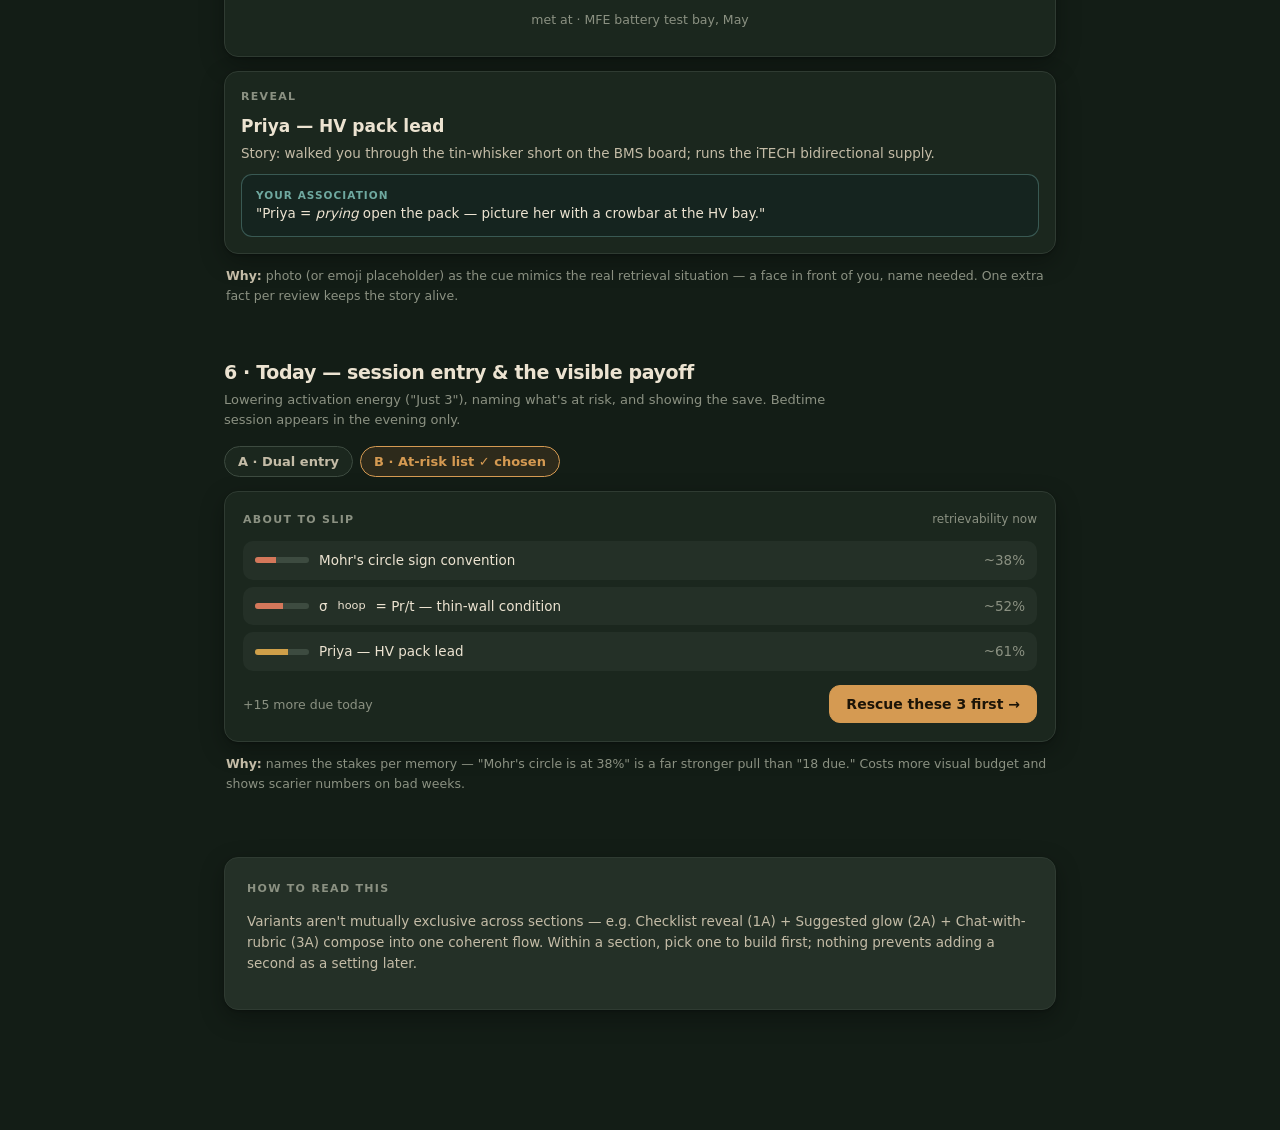
==== commit 72840ae0: "Fix FSRS-4.5: correct forgetting curve, matching weights, pinned tests The port used the FSRS-v4 cur" ====
--- a/docs/mockups/prompt-ui.html
+++ b/docs/mockups/prompt-ui.html
@@ -195,7 +195,7 @@
     </div>
 
     <div class="vtabs" data-group="g1">
-      <button class="vtab on" data-pane="g1-a">A · Checklist</button>
+      <button class="vtab on" data-pane="g1-a">A · Checklist ✓ chosen</button>
       <button class="vtab" data-pane="g1-b">B · Side-by-side</button>
       <button class="vtab" data-pane="g1-c">C · Squeeze (one more?)</button>
     </div>
@@ -296,7 +296,7 @@
     </div>
 
     <div class="vtabs" data-group="g2">
-      <button class="vtab on" data-pane="g2-a">A · Suggested glow</button>
+      <button class="vtab on" data-pane="g2-a">A · Suggested glow ✓ chosen</button>
       <button class="vtab" data-pane="g2-b">B · One-tap confirm</button>
     </div>
 
@@ -338,7 +338,7 @@
     </div>
 
     <div class="vtabs" data-group="g3">
-      <button class="vtab on" data-pane="g3-a">A · Chat + live rubric</button>
+      <button class="vtab on" data-pane="g3-a">A · Chat + live rubric ✓ chosen</button>
       <button class="vtab" data-pane="g3-b">B · Cornell capture</button>
     </div>
 
@@ -501,11 +501,11 @@
     </div>
 
     <div class="vtabs" data-group="g6">
-      <button class="vtab on" data-pane="g6-a">A · Dual entry</button>
-      <button class="vtab" data-pane="g6-b">B · At-risk list</button>
-    </div>
-
-    <div class="pane on" id="g6-a">
+      <button class="vtab" data-pane="g6-a">A · Dual entry</button>
+      <button class="vtab on" data-pane="g6-b">B · At-risk list ✓ chosen</button>
+    </div>
+
+    <div class="pane" id="g6-a">
       <div class="hero">
         <div class="big">18</div>
         <div class="lead">
@@ -529,7 +529,7 @@
          keeps bad days from becoming zero days.</p>
     </div>
 
-    <div class="pane" id="g6-b">
+    <div class="pane on" id="g6-b">
       <div class="card" style="padding:18px">
         <div class="row spread" style="margin-bottom:12px">
           <div class="eyebrow">About to slip</div>
